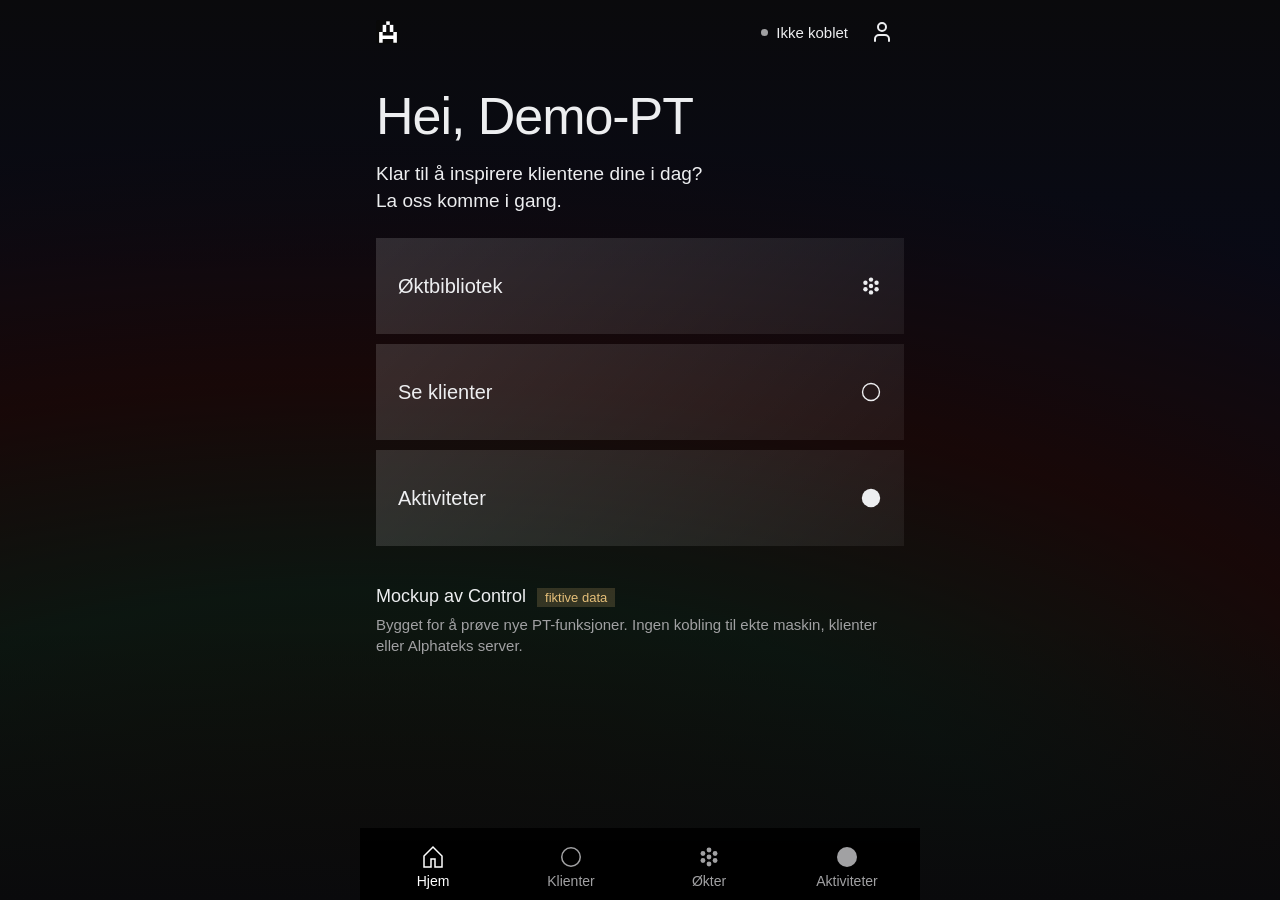
==== control.html @ d833356d "Publiser Control-mockup for brukertest Klikkbar mockup med fiktive data. Uten fontfiler og videoklip" ====
<!doctype html><html lang="nb"><head><meta charset="UTF-8"/><meta name="viewport" content="width=device-width, initial-scale=1.0, viewport-fit=cover"/><meta name="theme-color" content="#0a0a0c"/><meta name="robots" content="noindex, nofollow"/><title>Alphatek Control · mockup</title><link rel="icon" type="image/svg+xml" href="./mark.svg"/>  <script type="module" crossorigin src="./assets/control-HDX2CzQ8.js"></script>
  <link rel="modulepreload" crossorigin href="./assets/client-data-giP7aGkq.js">
  <link rel="stylesheet" crossorigin href="./assets/control-CeNYgnLY.css">
</head><body><div id="root"></div></body></html>
---- assets/control-CeNYgnLY.css ----
:root{font-family:Nimbus Sans,Helvetica Neue,Helvetica,Arial,sans-serif;color-scheme:dark;font-synthesis:none;font-weight:400;--bg: #0a0a0c;--surface: rgb(255 255 255 / 6%);--surface-2: rgb(255 255 255 / 12%);--tile: rgb(255 255 255 / 12%);--neutral: rgb(255 255 255 / 20%);--field: #121212;--line: rgb(255 255 255 / 16%);--text: #edeef0;--muted: #a1a1a3;--accent: #85ffb6;--accent-hover: #adffcf;--on-accent: #0a0a0c;--mint: #85ffb6;--amber: #e5bf79;--danger: #ff9b9b;--radius: 0px;--nav-height: 64px;color:var(--text);background:var(--bg)}*{box-sizing:border-box}html{scroll-padding-bottom:120px}body{margin:0;min-width:0;background:var(--bg)}button,input,select{font:inherit;color:inherit}button{cursor:pointer;-webkit-tap-highlight-color:transparent}a{color:inherit}h1,h2,p{margin-top:0}:focus-visible{outline:2px solid var(--accent);outline-offset:3px}.cm-app{--col: 560px;--gutter: 16px;min-height:100svh;padding-bottom:128px;background:linear-gradient(#0a0a0c,#0000008c 30% 70%,#0a0a0c),radial-gradient(130% 80% at 30% 95%,#272313,#1a3024 37%,#351111 66%,#131630);background-attachment:fixed}.cm-app.has-nav{padding-bottom:calc(var(--nav-height) + 32px + env(safe-area-inset-bottom,0px))}.cm-skip{position:absolute;left:-9999px}.cm-skip:focus{left:8px;top:8px;z-index:200;padding:8px 12px;background:var(--accent);color:var(--on-accent)}.cm-sr-only{position:absolute;width:1px;height:1px;overflow:hidden;clip:rect(0 0 0 0);white-space:nowrap}#cm-main{outline:none}.cm-top,.cm-page,.cm-warning{width:min(100%,var(--col));margin:0 auto;padding-inline:var(--gutter)}.cm-top{display:flex;align-items:center;justify-content:space-between;min-height:64px}.cm-mark{display:inline-flex;align-items:center;min-height:44px}.cm-top-actions{display:flex;align-items:center;gap:4px}.cm-pairing{display:inline-flex;align-items:center;gap:8px;min-height:44px;padding:0 8px;border:0;background:none;color:var(--text);font-size:15px}.cm-dot{width:7px;height:7px;border-radius:50%;background:var(--muted)}.cm-pairing.is-paired .cm-dot{background:var(--accent)}.cm-icon-button{display:inline-flex;align-items:center;justify-content:center;width:44px;height:44px;border:0;background:none;color:var(--text)}.cm-icon-button:hover{background:var(--surface)}.cm-warning{display:flex;align-items:center;gap:12px;margin-top:8px;padding-block:12px;background:#30291e;border:1px solid var(--amber);font-size:14px}.cm-warning span{flex:1}.cm-page{padding-top:24px}.cm-page h1{font-size:44px;line-height:48px;font-weight:300;letter-spacing:-.02em;margin-bottom:16px}.cm-hello{font-size:52px!important;line-height:56px!important}.cm-page-head{display:flex;align-items:flex-start;justify-content:space-between;gap:16px}.cm-page-head svg{margin-top:4px}.cm-lead{font-size:19px;line-height:27px;margin-bottom:24px}.cm-muted{color:var(--muted)}.cm-eyebrow{color:var(--muted);font-size:14px;margin-bottom:8px}.cm-note{padding:12px 14px;border-left:2px solid var(--amber);background:#e5bf7914;color:var(--text);font-size:14px;line-height:20px}.cm-footnote{color:var(--muted);font-size:13px;line-height:19px;margin-top:16px}.cm-btn{display:inline-flex;align-items:center;justify-content:space-between;gap:16px;min-height:48px;padding:12px 20px;border:1px solid transparent;border-radius:0;background:var(--neutral);color:var(--text);font-size:17px;text-decoration:none}.cm-btn-primary{background:var(--accent);color:var(--on-accent)}.cm-btn-primary:hover{background:var(--accent-hover)}.cm-btn-ghost{background:transparent;border-color:var(--line)}.cm-btn-inline{min-height:56px;margin-bottom:32px}.cm-btn-block{width:100%;min-height:56px}.cm-btn-hero{width:100%;min-height:80px;padding-inline:24px;font-size:20px}.cm-text-button{min-height:44px;border:0;padding:0;background:none;text-decoration:underline;text-underline-offset:4px}.cm-back{display:inline-flex;align-items:center;gap:10px;min-height:44px;margin-bottom:16px;padding:0;border:0;background:none;font-size:17px}.cm-round-button{display:inline-flex;align-items:center;justify-content:center;width:52px;height:52px;flex:none;border:1px solid var(--neutral);border-radius:50%;background:none}.cm-round-button:hover{background:var(--surface)}.cm-sticky{position:fixed;z-index:30;left:50%;bottom:0;transform:translate(-50%);width:min(100%,var(--col));padding:0 var(--gutter) max(var(--gutter),env(safe-area-inset-bottom,0px));background:linear-gradient(transparent,#0a0a0c 30%);padding-top:24px}.cm-home-tiles{list-style:none;margin:0 0 40px;padding:0;display:grid;gap:10px}.cm-home-tile{display:flex;align-items:center;justify-content:space-between;width:100%;min-height:96px;padding:0 22px;border:0;background:linear-gradient(135deg,#ffffff24,#ffffff0f);color:var(--text);font-size:20px;text-align:left}.cm-home-tile:hover{background:linear-gradient(135deg,#fff3,#ffffff17)}.cm-banner p:first-child{font-size:18px;margin-bottom:6px}.cm-banner p{color:var(--muted);font-size:15px;line-height:21px}.cm-banner strong{color:var(--text);font-weight:400}.cm-badge{margin-left:6px;padding:2px 8px;background:#e5bf792e;color:var(--amber);font-size:13px}.cm-search-row{display:flex;align-items:center;gap:12px;margin-bottom:8px}.cm-search{flex:1;display:flex;align-items:center;gap:12px;min-height:52px;border-bottom:1px solid var(--neutral);color:var(--muted)}.cm-search input{flex:1;min-width:0;height:48px;border:0;background:none;font-size:19px;color:var(--text);outline-offset:0}.cm-search input::placeholder{color:var(--muted)}.cm-count{color:var(--muted);font-size:13px;margin-bottom:16px}.cm-client-grid{list-style:none;margin:0;padding:0;display:grid;grid-template-columns:repeat(2,minmax(0,1fr));gap:10px}.cm-tile{display:flex;flex-direction:column;width:100%;min-height:176px;padding:16px 18px;border:0;text-align:left;background:linear-gradient(160deg,#ffffff21,#ffffff0d);color:var(--text)}.cm-client-tile:hover{background:linear-gradient(160deg,#ffffff30,#ffffff14)}.cm-tile-static{min-height:128px}.cm-tile-label{color:var(--muted);font-size:14px;margin-bottom:6px}.cm-tile-name{font-size:20px;line-height:25px;overflow-wrap:break-word;-webkit-hyphens:manual;hyphens:manual}.cm-tile-meta{display:grid;gap:6px;margin-top:auto;padding-top:16px;color:var(--muted);font-size:14px}.cm-tile-meta>span{display:flex;align-items:center;justify-content:space-between;gap:6px}.cm-empty{padding:32px 0;color:var(--muted)}.cm-client-head{display:flex;justify-content:space-between;gap:16px}.cm-client-head h1{overflow-wrap:anywhere;margin-bottom:8px}.cm-client-head p{font-size:16px}.cm-stats{display:flex;gap:56px;margin:24px 0 32px}.cm-stats dt{color:var(--muted);font-size:14px;margin-bottom:4px}.cm-stats dd{margin:0;font-size:18px}.cm-section-title{display:flex;align-items:center;gap:8px;padding-bottom:12px;border-bottom:1px solid var(--neutral);color:var(--muted);font-size:24px;font-weight:300;margin-bottom:16px}.cm-history{list-style:none;margin:0;padding:0;display:grid;gap:10px}.cm-history button{display:flex;align-items:center;justify-content:space-between;gap:16px;width:100%;min-height:88px;padding:14px 16px;border:1px solid var(--line);background:#0006;text-align:left}.cm-history button:hover{background:var(--surface)}.cm-history button>span{display:grid;gap:6px}.cm-history strong{font-size:18px;font-weight:700}.cm-history button span span{color:var(--muted);font-size:15px}.cm-empty-line{color:var(--muted)}.cm-result-head h1{margin-bottom:4px;font-weight:400;font-size:32px;line-height:36px}.cm-result-head{margin-bottom:16px}.cm-age-tiles{list-style:none;margin:0 0 24px;padding:0;display:grid;grid-template-columns:repeat(3,minmax(0,1fr));gap:8px}.cm-age-tiles li{display:grid;gap:10px;align-content:start;padding:14px;border:1px solid var(--line);background:#0006}.cm-age-tiles span{font-size:14px;color:var(--muted)}.cm-age-tiles strong{font-size:20px;font-weight:400}.cm-age-tiles .cm-balance{font-size:16px;line-height:21px}.cm-fitness-age{padding:8px 0 0}.cm-fa-label{font-size:52px;line-height:56px;font-weight:300;margin-bottom:0}.cm-fa-value{font-size:56px;line-height:64px;font-weight:300;color:var(--accent);margin-bottom:16px}.cm-fa-text{font-size:17px;margin-bottom:8px}.cm-fa-text strong{font-weight:700}.cm-result-table{width:100%;margin-top:24px;border-collapse:collapse;font-size:16px}.cm-result-table th,.cm-result-table td{padding:12px 8px 12px 0;border-bottom:1px solid var(--line);text-align:left;font-weight:400}.cm-result-table thead th{font-weight:700}.cm-qr{display:flex;justify-content:center;padding:32px;margin-bottom:24px;border:1px solid var(--line);color:var(--muted)}.cm-checklist{list-style:none;margin:0 0 24px;padding:0;display:grid;gap:16px;font-size:18px}.cm-checklist li{display:flex;align-items:center;gap:14px}.cm-steps{list-style:none;margin:0 0 24px;padding:0;border-top:1px solid var(--line)}.cm-steps>li{display:flex;flex-wrap:wrap;align-items:center;gap:16px;min-height:56px;padding:12px 0;border-bottom:1px solid var(--line);font-size:20px;color:var(--muted)}.cm-steps>li>span{color:var(--muted);font-size:18px;min-width:28px}.cm-steps>li.is-current{color:var(--text)}.cm-steps>li.is-done{color:var(--text)}.cm-steps>li.is-done svg{color:var(--accent);margin-left:auto}.cm-steps-static>li{color:var(--text)}.cm-steps ul{list-style:none;width:100%;margin:0;padding:0 0 0 44px}.cm-steps ul li{padding:12px 0;border-top:1px solid var(--line)}.cm-questions{list-style:none;margin:0 0 24px;padding:0;border-top:1px solid var(--line)}.cm-questions>li{padding:16px 0;border-bottom:1px solid var(--line)}.cm-questions fieldset{margin:0;padding:0;border:0;display:grid;gap:12px}.cm-questions legend{display:flex;gap:14px;padding:0;margin-bottom:12px;font-size:18px;line-height:25px}.cm-questions legend span{color:var(--muted);min-width:24px}.cm-segments-2{grid-template-columns:repeat(2,minmax(0,1fr))}.cm-segments-4{grid-template-columns:repeat(4,minmax(0,1fr))}.cm-chips{display:flex;flex-wrap:wrap;gap:8px}.cm-chips button{min-height:44px;padding:8px 14px;border:1px solid var(--line);background:#121214;font-size:15px}.cm-chips button[aria-pressed=true]{background:var(--accent);border-color:var(--accent);color:var(--on-accent)}.cm-alert{display:flex;gap:12px;align-items:flex-start;margin:0 0 20px;padding:14px;border:1px solid var(--danger);background:#ff9b9b14}.cm-alert p{margin:0;font-size:15px;line-height:21px}.cm-alert svg{color:var(--danger);flex:none;margin-top:2px}.cm-consent{display:flex;gap:12px;align-items:flex-start;margin-bottom:24px;font-size:15px;line-height:21px;color:var(--muted)}.cm-consent input{width:22px;height:22px;margin:0;flex:none;accent-color:var(--accent)}.cm-btn-stack{margin-bottom:8px;min-height:52px;background:#0d0d0f}.cm-btn:disabled{opacity:.55;cursor:not-allowed}.cm-help{margin-bottom:24px;border:1px solid var(--line);padding:0 14px}.cm-help summary{min-height:48px;display:flex;align-items:center;cursor:pointer;font-size:16px}.cm-help ul{margin:0 0 14px;padding-left:18px;color:var(--muted);line-height:1.5}.cm-hint{color:var(--muted);font-size:14px;line-height:20px}.cm-intake{padding-bottom:24px}.cm-summary{color:var(--muted);font-size:15px;line-height:22px;margin-bottom:20px}.cm-summary .cm-text-button,.cm-registered .cm-text-button,.cm-next .cm-text-button{min-height:36px;font-size:15px;color:var(--text)}.cm-registered{list-style:none;margin:0 0 20px;padding:0;display:grid;gap:8px}.cm-registered li{display:flex;flex-wrap:wrap;align-items:center;justify-content:space-between;gap:4px 12px;padding:12px 14px;border-left:2px solid var(--accent);background:var(--surface);font-size:15px}.cm-choices{list-style:none;margin:0;padding:0;display:grid;gap:10px}.cm-choice{display:flex;align-items:center;justify-content:space-between;gap:16px;width:100%;min-height:88px;padding:14px 18px;border:0;background:linear-gradient(135deg,#ffffff24,#ffffff0f);text-align:left}.cm-choice>span{display:grid;gap:4px}.cm-choice strong{font-size:20px;font-weight:400}.cm-choice span span{color:var(--muted);font-size:14px;line-height:19px}.cm-choice[aria-expanded=true]{outline:1px solid var(--accent)}.cm-choice-form{display:grid;gap:16px;padding:16px;border:1px solid var(--line);border-top:0}.cm-status-line{margin:-16px 0 28px;color:var(--muted);font-size:15px}.cm-status-line strong{color:var(--text);font-weight:400}.cm-next{margin-top:32px}.cm-next .cm-section-title{font-size:24px}.cm-classes{list-style:none;margin:20px 0;padding:0;border-top:1px solid var(--line)}.cm-classes>li{display:grid;gap:4px;padding:14px 0;border-bottom:1px solid var(--line)}.cm-class-when{color:var(--accent);font-size:14px}.cm-classes strong{font-size:19px;font-weight:400}.cm-class-trains{font-size:14px;color:var(--text)}.cm-class-desc{font-size:14px;color:var(--muted);line-height:20px}.cm-link{display:inline-flex;align-items:center;gap:6px;min-height:36px;color:var(--muted);font-size:14px}.cm-retest{font-size:17px;margin:8px 0 20px}.cm-retest strong{font-weight:700}.cm-sms{margin-bottom:12px;padding:14px 16px;background:#1b2620;border:1px solid #2c3d33}.cm-sms p{margin:0;font-size:16px;line-height:23px}.cm-sms .cm-sms-head{display:flex;align-items:center;gap:8px;margin-bottom:8px;color:var(--muted);font-size:13px}.cm-member-bar{display:flex;flex-wrap:wrap;align-items:center;justify-content:space-between;gap:8px;margin-bottom:8px}.cm-member-bar .cm-back{margin-bottom:0}.cm-member h1{font-size:36px;line-height:40px}.cm-fa-unit{font-size:18px;color:var(--muted)}.cm-profile-rows{list-style:none;margin:0 0 24px;padding:0}.cm-profile-rows li{display:grid;grid-template-columns:1fr auto;gap:4px 12px;padding:12px 0;border-bottom:1px solid var(--line)}.cm-profile-rows strong{font-weight:400;font-size:18px}.cm-profile-rows span:last-child{grid-column:1 / -1;color:var(--muted);font-size:14px}.cm-tag{font-size:13px;color:var(--accent)}.cm-btn-link{margin:8px 0 24px;text-decoration:none}.cm-question{padding-bottom:24px}.cm-question-top{display:flex;align-items:center;justify-content:space-between;gap:16px;margin-bottom:8px}.cm-question-top .cm-back{margin-bottom:0}.cm-progress{display:inline-flex;gap:6px}.cm-progress span{width:16px;height:4px;background:var(--neutral)}.cm-question-top .cm-back{white-space:nowrap}.cm-progress span.is-on{background:var(--accent)}.cm-question h1{font-size:34px;line-height:40px;margin-bottom:12px}.cm-question .cm-lead{font-size:17px;line-height:24px;color:var(--muted)}.cm-big-choices,.cm-multi-choices{list-style:none;margin:8px 0 24px;padding:0;display:grid;gap:10px}.cm-big-choices button{display:flex;align-items:center;justify-content:space-between;gap:16px;width:100%;min-height:72px;padding:14px 20px;border:1px solid transparent;background:linear-gradient(135deg,#ffffff24,#ffffff0f);text-align:left}.cm-big-choices button:hover{background:linear-gradient(135deg,#fff3,#ffffff17)}.cm-big-choices button[aria-pressed=true]{border-color:var(--accent)}.cm-big-choices button>span{display:grid;gap:4px}.cm-big-choices strong{font-size:20px;font-weight:400}.cm-big-choices span span{color:var(--muted);font-size:14px;line-height:19px}.cm-big-choices svg{color:var(--accent);flex:none}.cm-multi-choices button{display:flex;align-items:center;gap:14px;width:100%;min-height:64px;padding:12px 18px;border:1px solid var(--line);background:#ffffff0f;font-size:18px;text-align:left}.cm-multi-choices button[aria-pressed=true]{border-color:var(--accent);background:#85ffb61a}.cm-box{display:inline-flex;align-items:center;justify-content:center;width:24px;height:24px;flex:none;border:1px solid var(--muted)}.cm-multi-choices button[aria-pressed=true] .cm-box{background:var(--accent);border-color:var(--accent);color:var(--on-accent)}.cm-center-line p{color:var(--muted);font-size:16px}.cm-center-line strong{color:var(--text);font-weight:400}.cm-center-line .cm-text-button{margin-left:8px;color:var(--text);min-height:36px}.cm-quiet{color:var(--muted)!important;font-size:15px}.cm-big-choices.is-grid{grid-template-columns:repeat(2,minmax(0,1fr));gap:8px}.cm-big-choices.is-grid button{min-height:76px;padding:12px 14px}.cm-big-choices.is-grid strong{font-size:17px;line-height:22px}.cm-multi-text{display:grid;gap:3px}.cm-multi-text small{color:var(--muted);font-size:14px;line-height:19px}.cm-reasons{margin:0 0 16px;padding:14px 16px 14px 34px;border-left:3px solid var(--amber);background:#e5bf7914;font-size:17px;line-height:24px}.cm-reasons.is-stop{border-color:var(--danger);background:#ff9b9b14}.cm-reasons li+li{margin-top:6px}.cm-advice{margin:0 0 20px;padding:12px 16px;border:1px solid var(--line);font-size:16px;line-height:22px}.cm-advice p{margin:0}.cm-advice p+p{margin-top:6px}.cm-advice.is-urgent{border-color:var(--danger);background:#ff9b9b24;font-weight:600}.cm-steps>li.is-skipped s{text-decoration-color:#ffffff59}.cm-steps>li.is-skipped em{margin-left:auto;color:var(--amber);font-size:14px;font-style:normal}.cm-why{margin:0 0 24px;color:var(--muted);font-size:14px;line-height:20px}.cm-why summary{display:inline-flex;align-items:center;min-height:44px;cursor:pointer;list-style:none;text-decoration:underline;text-underline-offset:4px}.cm-why summary::-webkit-details-marker{display:none}.cm-why[open] summary{color:var(--text)}.cm-why p{margin:0;padding:4px 0 4px 14px;border-left:2px solid var(--neutral)}.cm-badge-accent{display:inline-block;margin-left:8px;padding:2px 8px;background:#85ffb626;color:var(--accent);font-size:12px;font-style:normal;vertical-align:middle}.cm-focus{font-size:16px;margin:-8px 0 8px}.cm-nav{position:fixed;z-index:40;left:50%;bottom:0;transform:translate(-50%);width:min(100%,var(--col));display:grid;grid-template-columns:repeat(4,minmax(0,1fr));min-height:calc(var(--nav-height) + 8px + env(safe-area-inset-bottom,0px));padding:6px 4px env(safe-area-inset-bottom,0px);background:linear-gradient(#000000d9,#000 40%)}.cm-nav a{display:flex;flex-direction:column;align-items:center;justify-content:center;gap:4px;min-height:56px;color:var(--muted);text-decoration:none;font-size:14px}.cm-nav a[aria-current=page]{color:#fff}.cm-backdrop{position:fixed;inset:0;z-index:90;display:flex;align-items:center;justify-content:center;padding:16px;background:#000000b3;-webkit-backdrop-filter:blur(6px);backdrop-filter:blur(6px)}.cm-dialog{width:min(520px,100%);max-height:92dvh;overflow:auto;padding:24px;border:1px solid var(--line);background:#0d0d0f;outline:none}.cm-dialog-head{display:flex;justify-content:space-between;gap:16px;margin-bottom:20px}.cm-dialog-head h2{font-size:36px;line-height:40px;font-weight:300;margin-bottom:4px}.cm-dialog-head p{color:var(--muted);margin-bottom:0}.cm-dialog-text{font-size:16px;line-height:23px}.cm-dialog-actions{display:flex;gap:8px;justify-content:flex-end}.cm-form{display:grid;gap:18px}.cm-field{display:grid;gap:8px;margin:0;padding:0;border:0}.cm-field>span:first-child,.cm-field legend{font-size:15px;padding:0;margin-bottom:8px}.cm-field input,.cm-field select{min-height:48px;padding:10px 12px;border:1px solid var(--line);background:#121214;color:var(--text);font-size:16px;border-radius:0}.cm-field input[aria-invalid=true]{border-color:var(--danger)}.cm-field-short{max-width:180px}.cm-phone{display:grid;grid-template-columns:120px minmax(0,1fr);gap:8px}.cm-unit-input{position:relative;display:block}.cm-unit-input input{width:100%;padding-right:44px}.cm-unit-input>span{position:absolute;right:12px;top:50%;transform:translateY(-50%);color:var(--muted)}.cm-field-error{color:var(--danger);font-size:14px}.cm-segments{display:grid;grid-template-columns:repeat(3,minmax(0,1fr));gap:8px}.cm-segments button{min-height:48px;border:1px solid var(--line);background:#121214}.cm-segments button[aria-pressed=true]{background:var(--accent);border-color:var(--accent);color:var(--on-accent)}.cm-menu{list-style:none;margin:0 0 16px;padding:0;border-top:1px solid var(--line)}.cm-menu a,.cm-menu button{display:flex;align-items:center;gap:12px;width:100%;min-height:56px;padding:0;border:0;border-bottom:1px solid var(--line);background:none;text-decoration:none;font-size:16px;text-align:left}.cm-app:not(.has-nav) .cm-toast{bottom:128px}.cm-toast{position:fixed;z-index:100;left:50%;bottom:calc(var(--nav-height) + 24px);transform:translate(-50%);display:flex;align-items:center;gap:10px;width:max-content;max-width:calc(100% - 32px);padding:12px 16px;border:1px solid var(--line);background:#1e2922;font-size:15px;box-shadow:0 10px 40px #0008}@media(max-width:360px){.cm-page h1{font-size:38px;line-height:42px}.cm-hello{font-size:44px!important;line-height:48px!important}.cm-tile{min-height:156px;padding:14px}.cm-tile-name{font-size:18px}.cm-age-tiles{grid-template-columns:1fr}.cm-stats{gap:32px}.cm-fa-label{font-size:44px;line-height:48px}}.cm-consent{margin:0 0 20px;padding:0 0 0 20px;font-size:17px;line-height:24px}.cm-consent li+li{margin-top:8px}.cm-sticky-row{display:grid;grid-template-columns:minmax(0,1fr) minmax(0,2fr);gap:8px}.cm-sticky-row .cm-btn-hero{min-height:72px;padding-inline:16px;font-size:18px;text-align:left}.cm-sticky-row .cm-btn-ghost{justify-content:center;background:#0d0d0f}.cm-pending{display:flex;align-items:center;justify-content:space-between;gap:16px;margin:0 0 24px;padding:14px 16px;border-left:3px solid var(--amber);background:#e5bf7914}.cm-pending p{display:grid;gap:2px;margin:0}.cm-pending span{color:var(--muted);font-size:14px}.cm-home-pending{margin-bottom:24px}.cm-events{list-style:none;margin:0 0 24px;padding:0;border-top:1px solid var(--line)}.cm-events li{display:flex;align-items:center;justify-content:space-between;gap:12px;min-height:60px;padding:10px 0;border-bottom:1px solid var(--line)}.cm-events li>span{display:grid;gap:2px}.cm-events li>span>span{color:var(--muted);font-size:14px}.cm-event-status{flex:none;padding:2px 8px;font-size:13px;font-style:normal;background:var(--surface-2)}.cm-event-status.is-ready{color:var(--accent);background:#85ffb61f}.cm-event-status.is-held{color:var(--amber);background:#e5bf7924}
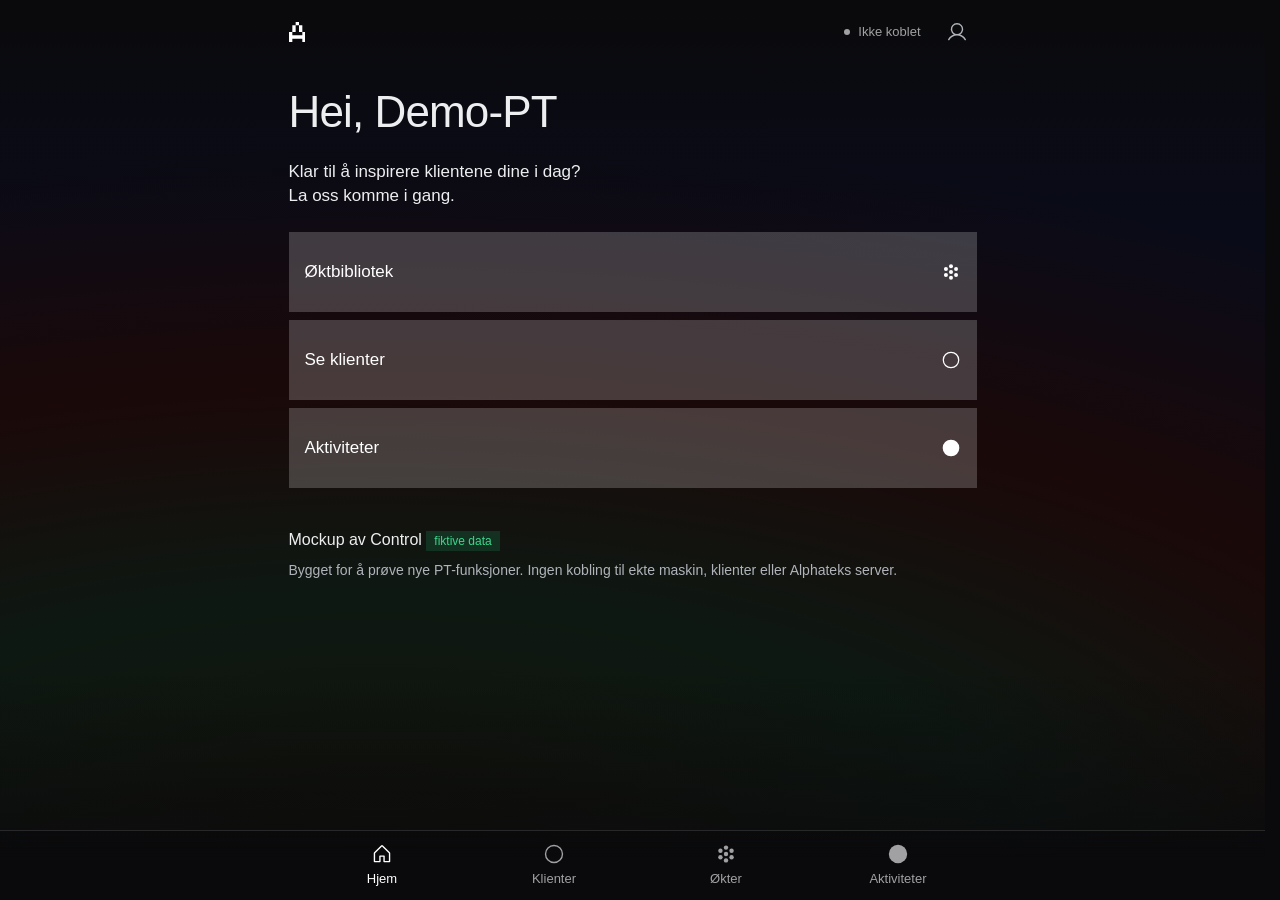
==== commit 542b0184: "Oppdater Control med ny testflyt og lokal oppfølging" ====
--- a/control.html
+++ b/control.html
@@ -1,4 +1,4 @@
-<!doctype html><html lang="nb"><head><meta charset="UTF-8"/><meta name="viewport" content="width=device-width, initial-scale=1.0, viewport-fit=cover"/><meta name="theme-color" content="#0a0a0c"/><meta name="robots" content="noindex, nofollow"/><title>Alphatek Control · mockup</title><link rel="icon" type="image/svg+xml" href="./mark.svg"/>  <script type="module" crossorigin src="./assets/control-HDX2CzQ8.js"></script>
-  <link rel="modulepreload" crossorigin href="./assets/client-data-giP7aGkq.js">
-  <link rel="stylesheet" crossorigin href="./assets/control-CeNYgnLY.css">
+<!doctype html><html lang="nb"><head><meta charset="UTF-8"/><meta name="viewport" content="width=device-width, initial-scale=1.0, viewport-fit=cover"/><meta name="theme-color" content="#0a0a0c"/><meta name="robots" content="noindex, nofollow"/><title>Alphatek Control · mockup</title><link rel="icon" type="image/svg+xml" href="./mark.svg"/><style>body{background-color:#0a0a0c}</style>  <script type="module" crossorigin src="./assets/control-D1RQ_zEw.js"></script>
+  <link rel="modulepreload" crossorigin href="./assets/client-data-BW2RDVzb.js">
+  <link rel="stylesheet" crossorigin href="./assets/control-BO33tYm5.css">
 </head><body><div id="root"></div></body></html>
--- a/assets/control-BO33tYm5.css
+++ b/assets/control-BO33tYm5.css
@@ -0,0 +1 @@
+:root{font-family:Nimbus Sans,Helvetica Neue,Helvetica,Arial,sans-serif;color-scheme:dark;font-synthesis:none;font-weight:400;--bg: #0a0a0c;--surface: rgb(255 255 255 / 6%);--surface-2: rgb(255 255 255 / 12%);--tile: rgb(255 255 255 / 12%);--neutral: rgb(255 255 255 / 20%);--field: #121212;--line: rgb(255 255 255 / 16%);--text: #edeef0;--muted: #a1a1a3;--accent: #85ffb6;--accent-hover: #adffcf;--on-accent: #0a0a0c;--mint: #85ffb6;--amber: #e5bf79;--danger: #ff9b9b;--radius: 0px;--nav-height: 64px;color:var(--text);background:var(--bg)}:root{--next-success: #85ffb6;--next-success-light: #b9ffd4;--next-danger: #ff3d3d;--next-danger-text: #ff7070;--next-accent: #f6b45e;--next-black: #0a0a0c;--next-on-color: #0a0a0c;--next-text: #fff;--next-text-muted: #a1a1a3;--next-fill: rgb(255 255 255 / 20%);--next-fill-subtle: rgb(255 255 255 / 12%);--next-line: rgb(197 197 199 / 50%);--next-track: #3a3a3a;--next-font: "Nimbus Sans", Helvetica, Arial, sans-serif;--cm-gray-11: #b0b4ba;--cm-edge: #28282a;--cm-ring: #262626;--cm-dialog-bg: #0a0a0a;--cm-panel: rgb(10 10 10 / 92%);--cm-surface: #121212;--cm-field-ring: inset 0 0 0 1px rgb(217 237 255 / 25%);--cm-focus-field: #2f7c57;--cm-dialog-shadow: 0 0 0 1px #262626, 0 4px 6px -4px #0002, 0 10px 15px -3px #0002;--cm-ease-out: cubic-bezier(0,0,.58,1);--cm-ease-in-out: cubic-bezier(.42,0,.58,1);--line: var(--next-line);--amber: var(--next-accent);--danger: var(--next-danger-text);--field: var(--cm-surface);--accent-hover: var(--next-success);--col: 704px;--gutter: 8px;--text: #edeef0;--muted: var(--next-text-muted);font-family:var(--next-font);font-size:16px;line-height:24px}*{box-sizing:border-box}html{scroll-padding-bottom:120px;scrollbar-gutter:stable}body{margin:0;min-width:0;min-height:100svh;background-color:var(--next-black);background-image:linear-gradient(to bottom,#0a0a0c,#0000007f 25% 75%,#0a0a0c),radial-gradient(137.63% 79.91% at 29.77% 95.71%,#272313,#1a3024 36.98%,#351111 66.15%,#131630);background-size:100% 100svh;background-repeat:no-repeat;background-attachment:scroll}body[data-backdrop=black]{background:#000}body[data-backdrop=session]{background:radial-gradient(90% 45% at 0 0,rgb(246 180 94 / 40%),transparent 75%),#000;background-size:100% 100svh;background-repeat:no-repeat}button,input,select,textarea{font:inherit;color:inherit}button{cursor:pointer;-webkit-tap-highlight-color:transparent}button,a{touch-action:manipulation}a{color:inherit}h1,h2,p{margin-top:0}:focus-visible{outline:2px solid var(--next-success);outline-offset:2px}.cm-app{min-height:100svh;padding-top:8px;font-family:var(--next-font);-webkit-font-smoothing:antialiased;-moz-osx-font-smoothing:grayscale}.cm-app.has-nav{padding-bottom:calc(72px + env(safe-area-inset-bottom,0px))}.cm-skip{position:absolute;left:-9999px}.cm-skip:focus{left:8px;top:8px;z-index:200;padding:8px 12px;background:var(--accent);color:var(--on-accent)}.cm-sr-only{position:absolute;width:1px;height:1px;overflow:hidden;clip:rect(0 0 0 0);white-space:nowrap}#cm-main{outline:none}.cm-route{animation:cm-fade .3s var(--cm-ease-in-out) both}.cm-appear{animation:cm-appear .3s var(--cm-ease-out) both;animation-delay:calc(min(var(--i, 0),8)*40ms)}@keyframes cm-fade{0%{opacity:0}to{opacity:1}}@keyframes cm-appear{0%{opacity:0;transform:translateY(8px)}to{opacity:1;transform:translateY(0)}}@keyframes cm-blur-in{0%{-webkit-backdrop-filter:blur(0);backdrop-filter:blur(0)}to{-webkit-backdrop-filter:blur(10px);backdrop-filter:blur(10px)}}@media(prefers-reduced-motion:reduce){*,*:before,*:after{animation:none!important;transition:none!important;scroll-behavior:auto!important}}.cm-btn{display:inline-flex;align-items:center;justify-content:space-between;gap:12px;min-height:48px;padding:12px 16px;border:1px solid transparent;border-radius:0;background:var(--next-fill);color:#fff;font-size:15px;line-height:19px;letter-spacing:1px;text-align:left;text-decoration:none;transition:filter .15s ease-out,opacity .15s ease-out}.cm-btn svg{flex:none}.cm-btn-primary{background:var(--next-success);color:var(--next-on-color)}.cm-btn-ghost{background:var(--next-fill)}.cm-btn-danger{background:var(--next-danger);color:var(--next-on-color)}.cm-btn-inline{align-self:flex-start;width:fit-content}.cm-btn-block{width:100%}.cm-btn-hero{width:100%;min-height:80px;padding:16px;font-size:17px;line-height:24px;letter-spacing:0}.cm-btn:active:not(:disabled),.cm-big-choices button:active{filter:brightness(.85)}.cm-btn:disabled{opacity:.4;cursor:default}.cm-btn-stack{margin-bottom:8px}.cm-text-button,.cm-back,.cm-link{display:inline-flex;align-items:center;gap:8px;min-height:44px;padding:0;border:0;background:transparent;font-size:15px;line-height:19px;letter-spacing:1px;text-decoration:none;text-align:left;color:#fff}.cm-back svg,.cm-link svg{flex:none}.cm-round-button{display:inline-flex;align-items:center;justify-content:center;width:40px;height:40px;flex:none;border:0;box-shadow:inset 0 0 0 1px #d9edff5c;border-radius:50%;background:transparent;color:#fff}.cm-sticky,.cm-actions{position:sticky;z-index:2;bottom:0;margin-top:auto;padding:24px 0 calc(8px + env(safe-area-inset-bottom,0px));background:linear-gradient(to bottom,transparent,#000 24px)}.cm-sticky-row{display:grid;grid-template-columns:repeat(2,minmax(0,1fr));gap:8px}.cm-sticky-row .cm-btn{min-width:0;overflow-wrap:anywhere}.cm-sticky-row .cm-btn-ghost{justify-content:space-between}.cm-topbar{display:flex;justify-content:space-between;align-items:center;gap:12px;min-height:48px}.cm-topbar>*{min-width:0}.cm-client-name{display:inline-flex;align-items:center;justify-content:flex-end;gap:8px;color:var(--muted);font-size:15px;line-height:19px;letter-spacing:1px;text-align:right;overflow-wrap:anywhere}.cm-client-name>span{width:6px;height:6px;border-radius:50%;background:var(--next-success);flex:none}.cm-stats{display:grid;grid-template-columns:repeat(auto-fit,minmax(110px,1fr));gap:16px 24px;margin:0}.cm-stats dt{color:var(--muted);font-size:12px;line-height:16px;margin-bottom:4px}.cm-stats dd{margin:0;color:#fff;font-size:17px;line-height:24px;overflow-wrap:anywhere}.cm-flow-progress{display:grid;gap:16px}.cm-ticks{display:flex;justify-content:space-between;height:16px}.cm-ticks span{width:2px;background:var(--next-track)}.cm-ticks span[data-done=true]{background:var(--next-success)}.cm-text,.cm-hint,.cm-summary,.cm-note,.cm-footnote{font-size:15px;line-height:19px;letter-spacing:1px;color:var(--muted)}.cm-text strong{font-weight:400;color:#fff}.cm-section-title,.cm-subtitle{display:flex;align-items:center;gap:8px;padding-bottom:8px;border-bottom:1px solid var(--line);color:var(--muted);font-size:22px;line-height:24px;font-weight:400;margin:0}.cm-highlight{color:var(--next-success)}.cm-top,.cm-page,.cm-warning{width:min(100%,var(--col));margin:0 auto;padding-inline:var(--gutter)}.cm-top{display:flex;align-items:center;justify-content:space-between;height:48px;animation:cm-fade .5s var(--cm-ease-in-out) .1s both}.cm-mark{display:inline-flex;align-items:center;min-width:44px;min-height:44px;color:#fff}.cm-mark svg{width:auto;height:20px}.cm-top-actions{display:flex;align-items:center;gap:16px}.cm-pairing{display:inline-flex;align-items:center;gap:8px;min-height:44px;padding:0;border:0;background:none;color:var(--muted);font-size:13px}.cm-pairing.is-paired{color:var(--next-success)}.cm-dot{width:6px;height:6px;border-radius:50%;background:currentColor}.cm-icon-button{display:inline-flex;align-items:center;justify-content:center;width:44px;height:44px;border:0;background:none;color:#fff;flex:none}.cm-top-actions .cm-icon-button{width:40px;height:40px;border-radius:50%;color:var(--cm-gray-11)}.cm-warning{display:flex;align-items:center;gap:12px;margin-top:8px;padding-block:12px;border:1px solid var(--amber);color:var(--amber);font-size:14px;line-height:20px}.cm-warning span{flex:1}.cm-page{display:flex;flex-direction:column;gap:24px;padding-top:32px;padding-bottom:24px}.cm-page>*{min-width:0;margin-top:0;margin-bottom:0}.cm-page h1,.cm-dialog-head h2{font-size:44px;line-height:48px;font-weight:300;letter-spacing:-.02em;margin:0;overflow-wrap:anywhere}.cm-page-head{display:flex;align-items:center;justify-content:space-between;gap:12px}.cm-page-head svg{flex:none}.cm-lead{font-size:17px;line-height:24px}.cm-muted{color:var(--muted)}.cm-eyebrow{color:var(--muted);font-size:12px;line-height:16px}.cm-note{border:0;padding:0;background:none}.cm-detail,.cm-session{min-height:calc(100dvh - 8px);padding-top:0;padding-bottom:0;gap:24px}.cm-detail>.cm-sticky{margin-top:auto}.cm-detail>.cm-back{align-self:flex-start;min-height:48px}.cm-detail .cm-lead{font-size:15px;line-height:19px;letter-spacing:1px;color:var(--muted)}.cm-app.has-nav .cm-detail{min-height:calc(100dvh - 128px);padding-top:32px}.cm-app.has-nav .cm-detail .cm-sticky{bottom:calc(72px + env(safe-area-inset-bottom,0px))}.cm-nav{position:fixed;z-index:10;left:0;right:0;bottom:0;border-top:1px solid var(--cm-edge);background:linear-gradient(to bottom,#0a0a0c99,#0a0a0c 40%);backdrop-filter:blur(12px);-webkit-backdrop-filter:blur(12px);padding-bottom:env(safe-area-inset-bottom,0px)}.cm-nav-inner{display:flex;max-width:688px;margin:0 auto}.cm-nav a{flex:1 1 0;display:flex;flex-direction:column;align-items:center;justify-content:center;gap:4px;padding:12px 0;color:var(--muted);text-decoration:none;font-size:13px;line-height:19px;transition:color .15s ease-out}.cm-nav a[aria-current=page]{color:#fff}.cm-backdrop{position:fixed;inset:0;z-index:90;display:flex;align-items:center;justify-content:center;padding:16px;background:transparent;backdrop-filter:blur(10px);-webkit-backdrop-filter:blur(10px);animation:cm-blur-in .267s ease forwards}.cm-dialog{width:min(600px,100%);max-height:92dvh;overflow:auto;padding:24px;border:0;background:var(--cm-dialog-bg);box-shadow:var(--cm-dialog-shadow);outline:none}.cm-dialog-head{display:flex;justify-content:space-between;align-items:flex-start;gap:12px;margin-bottom:24px}.cm-dialog-head h2{margin-bottom:4px}.cm-dialog-head p{color:var(--cm-gray-11);margin:0;font-size:16px;line-height:24px}.cm-dialog-text{font-size:16px;line-height:24px;overflow-wrap:anywhere}.cm-dialog-actions{display:flex;gap:8px;justify-content:flex-end;margin-top:16px}.cm-backdrop.is-confirm{background:#0009;backdrop-filter:none;-webkit-backdrop-filter:none;animation:cm-fade .167s ease both}.cm-dialog.is-confirm{max-width:400px}.cm-dialog.is-confirm h2{font-size:20px;line-height:28px;font-weight:700;letter-spacing:0}.cm-dialog.is-confirm .cm-btn{min-height:40px;padding:8px 16px;font-size:16px;line-height:24px;letter-spacing:0;background:#ddeaf814;color:var(--cm-gray-11)}.cm-dialog.is-confirm .cm-btn-danger{background:#ff3d3d1f;color:#ff9592}.cm-menu{list-style:none;margin:0 0 16px;padding:0}.cm-menu a,.cm-menu button{display:flex;align-items:center;gap:12px;width:100%;min-height:44px;padding:0 12px;border:0;background:transparent;text-decoration:none;font-size:16px;line-height:24px;text-align:left}.cm-menu li:last-child{margin-top:8px;padding-top:8px;border-top:1px solid var(--cm-ring);color:var(--danger)}.cm-toast{position:fixed;z-index:100;left:50%;bottom:24px;transform:translate(-50%);display:flex;align-items:center;gap:8px;width:max-content;max-width:calc(100% - 32px);padding:12px 16px;background:var(--cm-panel);-webkit-backdrop-filter:blur(24px);backdrop-filter:blur(24px);box-shadow:0 0 0 1px var(--cm-ring);font-size:14px;line-height:20px;animation:cm-fade .3s ease both}.cm-toast svg{color:var(--next-success);flex:none}.cm-app.has-nav .cm-toast{bottom:calc(80px + env(safe-area-inset-bottom,0px))}.cm-home-tiles{list-style:none;margin:0;padding:0;display:grid;gap:8px}.cm-home-tile{display:flex;align-items:center;justify-content:space-between;gap:12px;width:100%;min-height:80px;padding:16px;border:0;background:var(--next-fill);color:#fff;font-size:17px;line-height:24px;text-align:left;transition:filter .15s ease-out}.cm-home-tile:active{filter:brightness(.85)}.cm-banner{margin-top:16px;animation:cm-fade .3s ease .2s both}.cm-banner p{color:var(--cm-gray-11);font-size:14px;line-height:20px;margin-bottom:8px}.cm-banner p:first-child{font-size:16px;line-height:24px}.cm-banner strong{color:var(--text);font-weight:400}.cm-badge{display:inline-block;padding:2px 8px;background:#22ff991f;color:#3dd68c;font-size:12px;line-height:16px;letter-spacing:0;font-style:normal}.cm-search-row{display:flex;align-items:center;gap:8px}.cm-search{flex:1;min-width:0;display:flex;align-items:center;gap:12px;min-height:44px;border-bottom:1px solid var(--line);color:var(--muted)}.cm-search input{flex:1;min-width:0;width:0;height:44px;border:0;background:none;font-size:17px;color:#fff;outline-offset:0}.cm-search input::placeholder{color:var(--muted)}.cm-search input::-webkit-search-cancel-button{-webkit-appearance:none}.cm-sort{position:relative}.cm-sort.is-active{color:var(--next-success)}.cm-sort.is-active:after{content:"";position:absolute;width:6px;height:6px;border-radius:50%;background:currentColor;top:8px;right:8px}.cm-client-grid{list-style:none;margin:0;padding:0;display:grid;grid-template-columns:repeat(2,minmax(0,1fr));gap:8px}.cm-client-grid li{min-width:0}.cm-tile{display:flex;flex-direction:column;justify-content:space-between;gap:12px;width:100%;aspect-ratio:1;min-height:0;padding:16px;border:0;text-align:left;background:var(--next-fill-subtle);color:#fff;transition:filter .15s ease-out}.cm-client-tile:active{filter:brightness(1.2)}.cm-tile-heading{display:flex;flex-direction:column;gap:4px}.cm-tile-label{color:var(--muted);font-size:12px;line-height:16px;text-transform:capitalize}.cm-tile-name{font-size:17px;line-height:24px;overflow-wrap:anywhere;-webkit-hyphens:manual;hyphens:manual}.cm-tile-meta{display:grid;gap:4px;margin-top:auto;color:var(--muted);font-size:12px;line-height:16px}.cm-tile-meta>span{display:flex;align-items:center;justify-content:space-between;gap:4px}.cm-tile-meta svg{flex:none}.cm-session-tile-meta{display:flex;flex-wrap:wrap;justify-content:space-between;gap:8px}.cm-empty,.cm-empty-line{color:var(--cm-gray-11);font-size:16px;line-height:24px}.cm-client-head{display:flex;align-items:center;justify-content:space-between;gap:12px}.cm-client-head h1{overflow-wrap:anywhere;margin-bottom:8px}.cm-client-head p{font-size:15px;line-height:19px;letter-spacing:1px;margin:0}.cm-history{list-style:none;margin:0;padding:0}.cm-history button{display:flex;align-items:center;justify-content:space-between;gap:12px;width:100%;min-height:72px;padding:16px 0;border:0;border-bottom:1px solid var(--line);background:none;text-align:left}.cm-history button>span{display:grid;gap:4px;min-width:0}.cm-history strong{font-size:17px;line-height:24px;font-weight:400;color:#fff}.cm-history button span span{color:var(--muted);font-size:15px;line-height:19px;letter-spacing:1px}.cm-history svg{flex:none}.cm-client-page{gap:20px}.cm-client-page h1{font-size:34px;line-height:38px}.cm-client-latest{display:grid;gap:8px}.cm-client-latest .cm-section-title{margin:0}.cm-client-disclosure summary{display:flex;align-items:center;gap:12px;min-height:52px;border-bottom:1px solid var(--line);color:var(--muted);font-size:17px;line-height:24px;cursor:pointer;list-style:none}.cm-client-disclosure summary::-webkit-details-marker{display:none}.cm-client-disclosure summary>span{font-size:15px}.cm-client-disclosure summary>svg{margin-left:auto;flex:none}.cm-client-disclosure[open] summary>svg{transform:rotate(90deg)}.cm-client-info{display:grid;gap:12px;padding-top:16px}.cm-client-info p{margin:0}.cm-client-actions{display:grid;gap:8px}.cm-client-actions>.cm-text-button{justify-content:center;color:var(--muted);min-height:48px;letter-spacing:0}.cm-home-pending{display:grid;gap:8px}.cm-home-pending .cm-btn>span{display:grid;gap:4px}.cm-home-pending small{font-size:12px;line-height:16px}.cm-age-tiles{list-style:none;margin:0;padding:0;display:grid;grid-template-columns:repeat(3,minmax(0,1fr));gap:8px}.cm-age-tiles li{display:grid;gap:8px;align-content:start;min-width:0;padding:12px;border:1px solid transparent;background:var(--next-fill-subtle);overflow-wrap:anywhere}.cm-age-tiles span{font-size:12px;line-height:16px;color:var(--muted)}.cm-age-tiles strong{font-size:22px;line-height:24px;font-weight:400;color:#fff}.cm-age-tiles .cm-balance{font-size:17px;line-height:24px}.cm-fa-label,.cm-fa-value{font-size:44px;line-height:48px;font-weight:300;letter-spacing:-.02em;margin:0}.cm-fa-value{color:var(--next-success)}.cm-fa-text{font-size:15px;line-height:19px;letter-spacing:1px;color:var(--muted)}.cm-fa-text strong{font-weight:400;color:#fff}.cm-result-table{width:100%;border-collapse:collapse;font-size:15px;line-height:19px;letter-spacing:1px}.cm-result-table th,.cm-result-table td{padding:8px 8px 0 0;text-align:left;font-weight:400;vertical-align:top;overflow-wrap:anywhere}.cm-result-table thead th{padding:0 8px 8px 0;color:var(--muted);border-bottom:1px solid var(--line)}.cm-result-table tbody th{color:var(--muted)}.cm-qr{display:flex;justify-content:center;padding:24px;color:#fff}.cm-checklist,.cm-consent-facts{list-style:none;margin:0;padding:0;display:grid;gap:16px}.cm-checklist li,.cm-consent-facts li{display:flex;flex-direction:row-reverse;align-items:center;justify-content:space-between;gap:12px;padding:0;color:#fff;font-size:15px;line-height:19px;letter-spacing:1px}.cm-checklist svg,.cm-consent-facts svg{flex:none;width:20px;height:20px}.cm-consent-facts span{display:grid;gap:4px;color:var(--muted);font-size:15px;line-height:19px;letter-spacing:1px}.cm-consent-facts strong{color:#fff;font-size:17px;line-height:24px;font-weight:400;letter-spacing:0}.cm-consent-heading{margin:0;padding-bottom:8px;border-bottom:1px solid var(--line);color:var(--muted);font-size:22px;line-height:24px;font-weight:400}.cm-steps{list-style:none;margin:0;padding:0;display:grid;gap:12px}.cm-steps>li{display:flex;flex-wrap:wrap;align-items:center;gap:16px;min-height:64px;padding:16px 20px;border:1px solid transparent;background:var(--next-fill);font-size:22px;line-height:24px;color:var(--muted)}.cm-steps>li.is-current{border-color:var(--next-success)}.cm-steps>li>span{color:var(--muted);min-width:2ch}.cm-steps>li.is-current,.cm-steps>li.is-done,.cm-steps-static>li{color:#fff}.cm-steps>li.is-done svg{color:var(--next-success);margin-left:auto}.cm-steps ul{list-style:none;width:100%;margin:0;padding:0}.cm-steps ul li{padding:12px 0 12px calc(2ch + 24px);color:var(--muted);font-size:17px;line-height:24px}.cm-steps details{flex:1;min-width:0}.cm-steps summary{display:flex;justify-content:space-between;gap:12px;align-items:center;cursor:pointer;list-style:none}.cm-steps summary::-webkit-details-marker{display:none}.cm-steps summary svg{transition:transform .15s ease}.cm-steps details[open] summary svg{transform:rotate(180deg)}.cm-steps>li.is-skipped s{text-decoration-color:#ffffff59}.cm-steps>li.is-skipped em{margin-left:auto;color:var(--amber);font-size:12px;font-style:normal}.cm-question-main{flex:1;display:flex;flex-direction:column;justify-content:flex-start;gap:24px;padding-block:8px 16px}.cm-question-main>*,.cm-question-content>*{min-width:0;margin-block:0}.cm-question-content{display:grid;gap:16px}.cm-question-content>.cm-text-button{min-height:64px;padding:16px 20px;background:var(--next-fill)}.cm-question>.cm-sticky{position:static}.cm-question-heading{display:grid;gap:16px}.cm-question-heading p{margin:0}.cm-question .cm-lead{font-size:15px;line-height:19px;letter-spacing:1px;color:var(--muted)}.cm-question.is-compact{gap:24px}.cm-question-context{display:flex;flex-direction:column;justify-content:space-between;min-height:76px;gap:16px}.cm-question.is-compact h1{font-size:34px;line-height:38px}.cm-question.is-compact .cm-question-heading{gap:12px}.cm-question.is-compact .cm-lead{font-size:16px;line-height:22px;letter-spacing:0;white-space:pre-line}.cm-question-meta{display:flex;justify-content:space-between;gap:16px;color:var(--muted);font-size:13px;line-height:18px}.cm-question.is-compact .cm-big-choices button{min-height:64px;padding:16px 20px}.cm-data-question .cm-multi-choices button{min-height:88px}.cm-body-question{--body-question-height: clamp(300px, calc(100svh - 440px - env(safe-area-inset-bottom, 0px)) , 560px)}.cm-body-question .cm-question-main{flex:0 0 auto;justify-content:flex-start;gap:24px;padding-block:0}.cm-body-question .cm-question-content{gap:24px}.cm-body-question .bm-canvas-wrap{height:var(--body-question-height)}.cm-body-placeholder{display:grid;place-items:center;height:var(--body-question-height);color:var(--muted)}.cm-test-reminder,.cm-test-reminders{color:var(--amber);font-size:15px;line-height:19px;letter-spacing:1px}.cm-test-reminders{list-style:none;margin:0;padding:0;display:grid;gap:8px}.cm-form{display:grid;gap:16px}.cm-field{display:grid;gap:4px;margin:0;padding:0;border:0}.cm-field>span:first-child,.cm-field legend{font-size:16px;line-height:24px;padding:0;margin-bottom:4px}.cm-field input,.cm-field select,.cm-free-text textarea{min-width:0;min-height:40px;padding:7px 11px;border:0;box-shadow:var(--cm-field-ring);background:var(--cm-surface);color:var(--text);font-size:16px;line-height:24px;border-radius:0}.cm-field input:focus-visible,.cm-field select:focus-visible,.cm-free-text textarea:focus-visible{outline:2px solid var(--cm-focus-field);outline-offset:-1px}.cm-field input[aria-invalid=true]{box-shadow:inset 0 0 0 1px var(--next-danger)}.cm-field-short{max-width:120px}.cm-phone{display:flex;gap:8px}.cm-phone select{width:112px;flex:none}.cm-phone input{flex:1;width:0}.cm-unit-input{position:relative;display:block}.cm-unit-input input{width:100%;padding-right:40px}.cm-unit-input>span{position:absolute;right:12px;top:50%;transform:translateY(-50%);color:var(--cm-gray-11)}.cm-field-error{color:#ff9592;font-size:12px;line-height:16px}.cm-form>.cm-btn-primary{min-height:40px;justify-content:center;background:#22ff991f;color:#3dd68c;font-size:16px;line-height:24px;letter-spacing:0}.cm-segments{display:grid;grid-template-columns:repeat(3,minmax(0,1fr));gap:8px}.cm-segments-2{grid-template-columns:repeat(2,minmax(0,1fr))}.cm-segments-4{grid-template-columns:repeat(4,minmax(0,1fr))}.cm-segments button,.cm-chips button{min-width:0;min-height:48px;padding:8px;border:0;box-shadow:var(--cm-field-ring);background:var(--cm-surface);font-size:16px;line-height:24px}.cm-segments button[aria-pressed=true],.cm-chips button[aria-pressed=true]{outline:2px solid var(--next-success);outline-offset:-1px}.cm-chips{display:flex;flex-wrap:wrap;gap:8px}.cm-big-choices,.cm-multi-choices{list-style:none;margin:0;padding:0;display:grid;gap:12px}.cm-big-choices button,.cm-multi-choices button{display:flex;align-items:center;gap:16px;width:100%;min-height:80px;padding:20px;border:1px solid transparent;background:var(--next-fill);text-align:left;transition:filter .15s ease-out;overflow-wrap:anywhere}.cm-big-choices button{justify-content:space-between}.cm-big-choices button[aria-pressed=true],.cm-multi-choices button[aria-pressed=true]{border-color:var(--next-success)}.cm-big-choices button>span{display:grid;gap:4px;min-width:0}.cm-big-choices strong{color:#fff;font-size:17px;line-height:24px;font-weight:400}.cm-big-choices span span{color:var(--muted);font-size:15px;line-height:19px;letter-spacing:1px}.cm-big-choices svg{color:var(--next-success);flex:none}.cm-big-choices .cm-choice-arrow{color:#fff}.cm-big-choices.is-grid{grid-template-columns:repeat(2,minmax(0,1fr))}.cm-big-choices.is-grid button{height:100%;min-height:80px;padding:16px}.cm-multi-choices button{font-size:17px;line-height:24px;color:#fff}.cm-box{display:inline-flex;align-items:center;justify-content:center;width:20px;height:20px;flex:none;box-shadow:var(--cm-field-ring);background:var(--cm-surface)}.cm-multi-choices button[aria-pressed=true] .cm-box{background:var(--next-success);box-shadow:none;color:var(--next-on-color)}.cm-box svg{width:12px;height:12px}.cm-multi-text{display:grid;gap:4px;min-width:0}.cm-multi-text small{color:var(--muted);font-size:15px;line-height:19px;letter-spacing:1px}.cm-free-text textarea{min-height:72px;resize:vertical}.cm-free-text textarea::placeholder{color:#777b84}.cm-center-line p{color:var(--muted);font-size:15px;line-height:19px;letter-spacing:1px}.cm-center-line strong{color:#fff;font-weight:400}.cm-center-line .cm-text-button{margin-left:8px}.cm-quiet{color:var(--muted)}.cm-big-choices button.is-danger{background:var(--next-danger);color:var(--next-on-color)}.cm-big-choices button.is-danger strong,.cm-big-choices button.is-danger span span,.cm-big-choices button.is-danger svg{color:var(--next-on-color)}.cm-questions{list-style:none;margin:0;padding:0}.cm-questions>li{padding:16px 0;border-bottom:1px solid var(--line)}.cm-questions fieldset{margin:0;padding:0;border:0;display:grid;gap:12px}.cm-questions legend{display:flex;gap:12px;margin-bottom:12px;font-size:17px;line-height:24px}.cm-questions legend span{color:var(--muted);min-width:24px}.cm-alert{display:flex;gap:12px;align-items:flex-start;padding:12px;background:#ff3d3d1a;color:var(--danger)}.cm-alert p{margin:0;font-size:15px;line-height:19px;letter-spacing:1px}.cm-alert svg{flex:none;margin-top:2px}.cm-consent{display:flex;gap:8px;align-items:flex-start;font-size:15px;line-height:19px;letter-spacing:1px;color:var(--muted)}.cm-consent input{width:16px;height:16px;margin:0;flex:none;accent-color:var(--accent)}.cm-help{border:0;padding:0}.cm-help summary{min-height:64px;padding:16px 20px;display:flex;align-items:center;justify-content:space-between;gap:12px;cursor:pointer;font-size:22px;line-height:24px;background:var(--next-fill);list-style:none}.cm-help summary:after{content:"⌄";font-size:22px}.cm-help[open] summary:after{transform:rotate(180deg)}.cm-help summary::-webkit-details-marker{display:none}.cm-help[open]>*+*{margin-top:16px}.cm-help ul{padding-left:20px;color:var(--muted);font-size:15px;line-height:19px;letter-spacing:1px}.cm-summary .cm-text-button,.cm-registered .cm-text-button,.cm-next .cm-text-button{min-height:44px;font-size:15px;color:#fff}.cm-registered{list-style:none;margin:0;padding:0;display:grid;gap:12px}.cm-help .cm-registered{padding-left:0}.cm-registered li{display:flex;flex-wrap:wrap;align-items:center;justify-content:space-between;gap:8px 12px;padding:20px;background:var(--next-fill-subtle);font-size:15px;line-height:19px;letter-spacing:1px;overflow-wrap:anywhere}.cm-registered strong{font-weight:400;color:#fff}.cm-conversation-summary{display:grid;gap:12px}.cm-conversation-goal{display:grid;gap:8px;padding:20px;background:var(--next-fill-subtle)}.cm-conversation-goal p,.cm-conversation-goal h2,.cm-conversation-summary dl{margin:0}.cm-conversation-summary dl{display:grid;gap:12px}.cm-conversation-goal h2{color:#fff;font-size:26px;line-height:30px;font-weight:400;overflow-wrap:anywhere}.cm-conversation-motivation{color:var(--muted);font-size:16px;line-height:22px;overflow-wrap:anywhere}.cm-conversation-row{display:grid;grid-template-columns:88px minmax(0,1fr);gap:12px;padding:20px;background:var(--next-fill-subtle);align-items:baseline}.cm-conversation-row dt{color:var(--muted);font-size:14px;line-height:22px}.cm-conversation-row dd{min-width:0;margin:0;color:#fff;font-size:18px;line-height:26px;overflow-wrap:anywhere}.cm-conversation-edit{width:100%;min-height:48px;letter-spacing:0}.cm-path-recommendation{display:grid;gap:6px;padding:20px;background:var(--next-fill-subtle);overflow-wrap:anywhere}.cm-path-recommendation p{margin:0;font-size:16px;line-height:22px}.cm-path-recommendation h2{margin:0;font-size:24px;font-weight:400}.cm-offer-detail{display:block;margin-top:6px;color:var(--muted);overflow-wrap:anywhere}.cm-choices{list-style:none;margin:0;padding:0;display:grid;gap:8px}.cm-choice{display:flex;align-items:center;justify-content:space-between;gap:12px;width:100%;min-height:80px;padding:16px;border:1px solid transparent;background:var(--next-fill);text-align:left}.cm-choice>span{display:grid;gap:4px}.cm-choice strong{color:#fff;font-size:17px;line-height:24px;font-weight:400}.cm-choice span span{color:var(--muted);font-size:15px;line-height:19px;letter-spacing:1px}.cm-choice[aria-expanded=true]{border-color:var(--next-success)}.cm-choice-form{display:grid;gap:16px;padding:16px;background:var(--next-fill-subtle)}.cm-status-line{color:var(--muted);font-size:15px;line-height:19px;letter-spacing:1px}.cm-status-line strong{color:#fff;font-weight:400}.cm-next{display:grid;gap:16px}.cm-next>*{margin:0}.cm-classes{list-style:none;margin:0;padding:0}.cm-classes>li{display:grid;gap:4px;padding:16px 0;border-bottom:1px solid var(--line)}.cm-class-when{color:var(--next-success);font-size:12px;line-height:16px}.cm-classes strong{font-size:22px;line-height:24px;font-weight:400;color:#fff}.cm-class-trains,.cm-class-desc{font-size:15px;line-height:19px;letter-spacing:1px;color:var(--muted)}.cm-retest{font-size:17px;line-height:24px}.cm-retest strong{font-weight:400}.cm-sms{padding:12px 16px;background:var(--next-fill-subtle)}.cm-sms p{margin:0;font-size:15px;line-height:19px;letter-spacing:1px;color:#fff}.cm-sms .cm-sms-head{display:flex;align-items:center;gap:8px;margin-bottom:8px;color:var(--muted);font-size:12px;line-height:16px;letter-spacing:0}.cm-member-bar{display:flex;flex-wrap:wrap;align-items:center;justify-content:space-between;gap:8px}.cm-member .cm-fa-value{font-size:60px;line-height:64px}.cm-member .cm-fa-text{font-size:16px;line-height:24px;font-weight:300;letter-spacing:0}.cm-member>h1{animation:cm-appear .5s var(--cm-ease-out) .2s both}.cm-member>.cm-fa-value,.cm-member>.cm-fa-text{animation:cm-appear .5s var(--cm-ease-out) .4s both}.cm-member .cm-profile-rows{animation:cm-appear .5s var(--cm-ease-out) .6s both}.cm-member .cm-btn-link{animation:cm-fade .5s var(--cm-ease-out) 1.4s both}.cm-fa-unit{font-size:17px;line-height:24px;color:var(--muted)}.cm-profile-rows{list-style:none;margin:0;padding:0}.cm-profile-rows li{display:grid;grid-template-columns:1fr auto;gap:4px 12px;padding:16px 0;border-bottom:1px solid var(--line)}.cm-profile-rows strong{font-weight:400;font-size:17px;line-height:24px}.cm-profile-rows span:last-child{grid-column:1 / -1;color:var(--muted);font-size:15px;line-height:19px;letter-spacing:1px}.cm-tag{font-size:12px;line-height:16px;color:var(--next-success)}.cm-btn-link{text-decoration:none;min-height:80px;font-size:17px;line-height:24px;letter-spacing:0}.cm-reasons{margin:0;padding:12px 12px 12px 32px;background:#f6b45e14;color:var(--amber);font-size:15px;line-height:19px;letter-spacing:1px}.cm-reasons.is-stop{background:#ff3d3d1a;color:var(--danger)}.cm-reasons li+li{margin-top:8px}.cm-advice{padding:12px;background:var(--next-fill-subtle);font-size:15px;line-height:19px;letter-spacing:1px}.cm-advice p{margin:0}.cm-advice p+p{margin-top:8px}.cm-advice.is-urgent{background:#ff3d3d1a;color:var(--danger);font-weight:400}.cm-optional-info summary{min-height:64px;display:flex;flex-wrap:wrap;align-items:center;gap:4px;padding:16px 20px;background:var(--next-fill);color:#fff;cursor:pointer;font-size:16px;line-height:22px;list-style:none}.cm-optional-info summary span{color:var(--muted)}.cm-optional-info summary:after{content:"+";margin-left:auto;font-size:22px}.cm-optional-info[open] summary:after{content:"−"}.cm-optional-info summary::-webkit-details-marker{display:none}.cm-optional-info[open]>:not(summary){margin-top:16px}.cm-badge-accent{margin-left:8px;vertical-align:middle}.cm-focus{font-size:15px;line-height:19px;letter-spacing:1px}.cm-pending{display:grid;gap:12px}.cm-pending p{display:grid;gap:4px;margin:0}.cm-pending strong{font-weight:400;font-size:17px;line-height:24px}.cm-pending span{color:var(--muted);font-size:15px;line-height:19px;letter-spacing:1px}.cm-pending .cm-btn{min-height:80px;font-size:17px;line-height:24px;letter-spacing:0}.cm-events{list-style:none;margin:0;padding:0}.cm-events li{display:flex;align-items:center;justify-content:space-between;gap:12px;min-height:60px;padding:16px 0;border-bottom:1px solid var(--line)}.cm-events li>span{display:grid;gap:4px;min-width:0}.cm-events strong{font-weight:400}.cm-events li>span>span{color:var(--muted);font-size:15px;line-height:19px;letter-spacing:1px}.cm-event-status{display:flex;align-items:center;gap:6px;flex:none;max-width:100px;font-size:12px;line-height:16px;font-style:normal;color:var(--muted)}.cm-event-status:before{content:"";width:6px;height:6px;border-radius:50%;background:currentColor;flex:none}.cm-event-status.is-ready{color:var(--next-success)}.cm-event-status.is-held{color:var(--amber)}.cm-handover-agreement,.cm-handover-summary{display:grid;gap:16px;padding:20px;background:var(--next-fill-subtle);overflow-wrap:anywhere}.cm-handover-agreement>*,.cm-handover-summary>*{margin:0}.cm-handover-agreement h2{font-size:26px;line-height:30px;font-weight:400;white-space:pre-line}.cm-handover-summary h2{font-size:22px;line-height:26px;font-weight:400}.cm-handover-summary>p:not(.cm-eyebrow){white-space:pre-line}.cm-handover dl{display:grid;gap:12px;margin:0}.cm-handover dl>div{display:grid;grid-template-columns:92px minmax(0,1fr);gap:12px}.cm-handover dt{color:var(--muted)}.cm-handover dd{margin:0;white-space:pre-line;overflow-wrap:anywhere}.cm-handover-errors{display:grid;gap:8px;color:var(--next-danger-text);font-size:15px;line-height:21px}.cm-handover-errors p{margin:0}.cm-handover-status{display:flex;gap:8px;align-items:center;color:var(--next-success);font-size:15px}.cm-handover-status svg{flex:none}.cm-handover-byline{color:var(--muted);font-size:15px;line-height:21px}.cm-handover-fieldset{display:grid;gap:12px;min-width:0;margin:0;padding:0;border:0}.cm-handover-fieldset legend{margin-bottom:12px;padding:0;font-size:17px}.cm-handover-picks{list-style:none;padding:0;display:grid;gap:12px}.cm-handover-picks li{display:grid;gap:4px}.cm-handover-picks strong{font-weight:400}.cm-handover-picks span{color:var(--muted);font-size:15px;line-height:21px}.cm-handover-card{display:grid;gap:12px;min-width:0;margin-block:8px 24px;padding:20px;background:var(--next-fill-subtle);overflow-wrap:anywhere}.cm-handover-card>*{min-width:0;margin:0}.cm-handover-card h2{font-size:26px;line-height:30px;font-weight:400;white-space:pre-line}.cm-handover-card>.cm-btn{width:100%;margin-top:4px}.cm-handover-card>.cm-text-button{min-height:48px;padding:8px 0;text-align:left}.cm-handover-history{min-width:0;overflow-wrap:anywhere}.cm-handover-history>summary{min-height:64px;padding:20px;background:var(--next-fill);cursor:pointer;font-size:17px;line-height:24px}.cm-handover-history>summary>span{color:var(--muted);margin-left:8px}.cm-handover-history-content{display:grid;gap:16px;padding:20px 0 0}.cm-handover-history-content>p{margin:0}.cm-handover-history ol{display:grid;gap:20px;list-style:none;margin:0;padding:0}.cm-handover-history li{display:grid;gap:12px;padding-block:0 20px;border-bottom:1px solid var(--next-line)}.cm-handover-history li>*{margin:0}.cm-handover-history h3{font-size:22px;line-height:26px;font-weight:400;white-space:pre-line}@media(max-width:360px){.cm-handover dl>div{grid-template-columns:1fr;gap:2px}}
